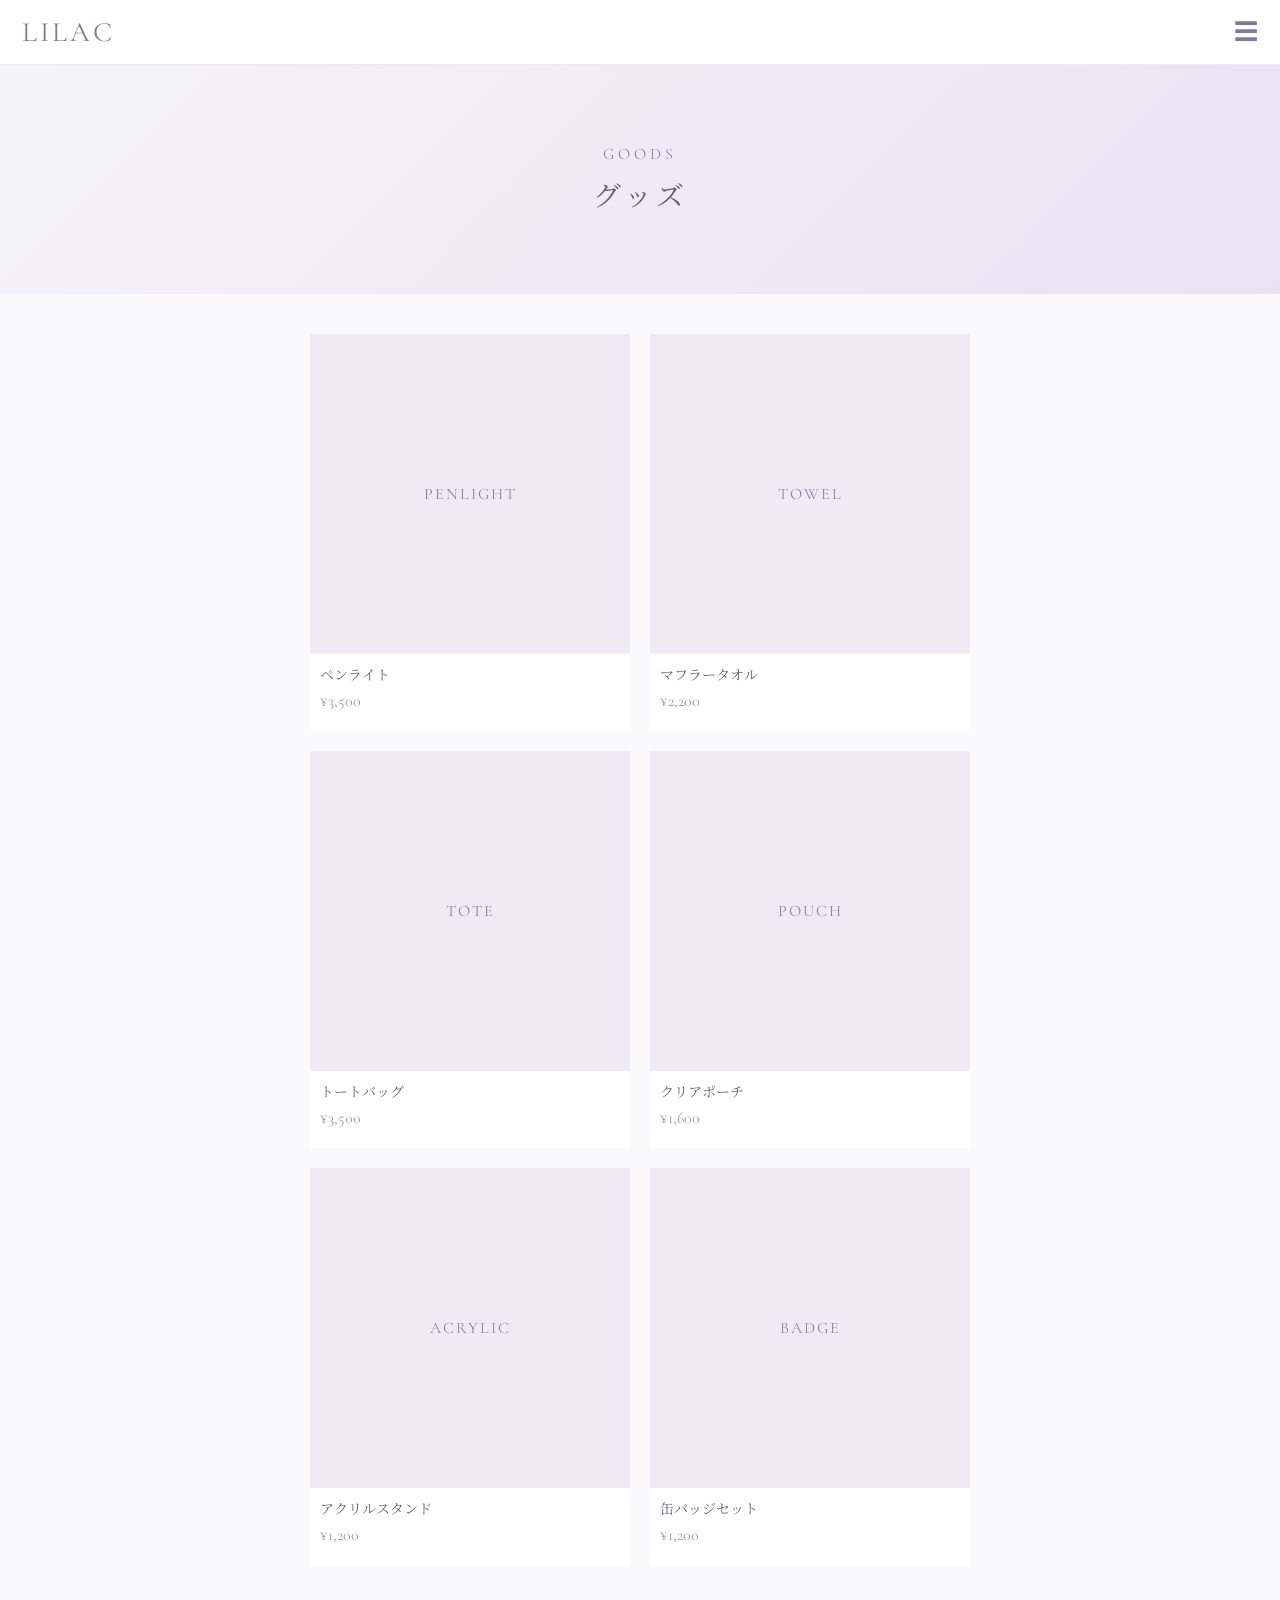
==== goods.html @ 2b822adf "Add files via upload" ====
<!DOCTYPE html>
<html lang="ja">
<head>
    <meta charset="UTF-8">
    <meta name="viewport" content="width=device-width, initial-scale=1.0">
    <title>GOODS | LILAC</title>
    <link rel="stylesheet" href="style.css">
</head>

<body>

<header class="header">
    <a href="index.html" class="logo">LILAC</a>
    <button class="menu-button" onclick="openMenu()">☰</button>
</header>

<div class="menu" id="menu">
    <button class="close" onclick="closeMenu()">×</button>
    <a href="index.html">TOP</a>
    <a href="member.html">MEMBER</a>
    <a href="music.html">MUSIC</a>
    <a href="live.html">LIVE</a>
    <a href="goods.html">GOODS</a>
    <a href="news.html">NEWS</a>
</div>


<section class="page-hero">
    <p>GOODS</p>
    <h1>グッズ</h1>
</section>


<main class="goods-grid">

    <article class="goods-card">
        <div class="goods-image">PENLIGHT</div>
        <h2>ペンライト</h2>
        <p>¥3,500</p>
    </article>

    <article class="goods-card">
        <div class="goods-image">TOWEL</div>
        <h2>マフラータオル</h2>
        <p>¥2,200</p>
    </article>

    <article class="goods-card">
        <div class="goods-image">TOTE</div>
        <h2>トートバッグ</h2>
        <p>¥3,500</p>
    </article>

    <article class="goods-card">
        <div class="goods-image">POUCH</div>
        <h2>クリアポーチ</h2>
        <p>¥1,600</p>
    </article>

    <article class="goods-card">
        <div class="goods-image">ACRYLIC</div>
        <h2>アクリルスタンド</h2>
        <p>¥1,200</p>
    </article>

    <article class="goods-card">
        <div class="goods-image">BADGE</div>
        <h2>缶バッジセット</h2>
        <p>¥1,200</p>
    </article>

</main>

<script src="script.js"></script>

</body>
</html>
---- style.css ----
@import url('https://fonts.googleapis.com/css2?family=Cormorant+Garamond:wght@400;500;600&family=Noto+Serif+JP:wght@300;400;500&display=swap');


* {
    margin: 0;
    padding: 0;
    box-sizing: border-box;
}


body {
    background: #faf9fc;
    color: #626275;
    font-family: "Noto Serif JP", serif;
    line-height: 1.8;
}


a {
    color: inherit;
    text-decoration: none;
}


.header {
    height: 65px;
    background: rgba(255,255,255,0.9);
    display: flex;
    align-items: center;
    justify-content: space-between;
    padding: 0 22px;
    position: sticky;
    top: 0;
    z-index: 100;
    border-bottom: 1px solid #eeeaf4;
}


.logo {
    font-family: "Cormorant Garamond", serif;
    font-size: 28px;
    letter-spacing: 3px;
    color: #8177a4;
}


.menu-button {
    border: none;
    background: none;
    font-size: 24px;
    color: #8177a4;
    cursor: pointer;
}


.menu {
    position: fixed;
    inset: 0;
    background: rgba(83,78,105,0.96);
    z-index: 999;
    display: none;
    flex-direction: column;
    align-items: center;
    justify-content: center;
    color: white;
}


.menu.active {
    display: flex;
}


.menu a {
    width: 70%;
    text-align: center;
    padding: 13px;
    border-bottom: 1px solid rgba(255,255,255,0.25);
    font-family: "Cormorant Garamond", serif;
    font-size: 22px;
    letter-spacing: 3px;
}


.menu p {
    margin-top: 35px;
    font-family: "Cormorant Garamond", serif;
    letter-spacing: 2px;
}


.close {
    position: absolute;
    top: 20px;
    right: 25px;
    background: none;
    border: none;
    color: white;
    font-size: 32px;
}


.hero {
    position: relative;
    height: 650px;
    overflow: hidden;
    background: #f5f2f8;
    display: flex;
    align-items: flex-end;
    justify-content: center;
}


.hero > img {
    position: absolute;
    width: 100%;
    height: 100%;
    object-fit: cover;
    object-position: center;
    top: 0;
    left: 0;
}


/* 写真の上に白いグラデーション */
.hero::after {
    content: "";
    position: absolute;
    inset: 0;
    background: linear-gradient(
        to bottom,
        rgba(255,255,255,0.05) 30%,
        rgba(255,255,255,0.85) 100%
    );
}


/* 写真の上に表示する文字 */
.hero-text {
    position: relative;
    z-index: 2;
    text-align: center;
    padding-bottom: 15px;
}


.hero h1 {
    font-family: "Cormorant Garamond", serif;
    font-size: 65px;
    font-weight: 400;
    letter-spacing: 8px;
    color: #8177a4;
    margin-bottom: 0;
    line-height: 0.9;
}


.concept {
    margin-top: 0;
    font-size: 20px;
    letter-spacing: 4px;
    color: #747084;
    line-height: 1.2;
    
}


.bouquet {
    margin-top: 20px;
    font-family: "Cormorant Garamond", serif;
    letter-spacing: 3px;
    font-style: italic;
    color: #8177a4;
}

.hero-flower {
    font-size: 55px;
    color: #b7a9d1;
    margin-bottom: 15px;
}


.small-title {
    font-family: "Cormorant Garamond", serif;
    letter-spacing: 3px;
    font-size: 13px;
    color: #9990b5;
}


.concept {
    margin-top: 30px;
    font-size: 20px;
    letter-spacing: 4px;
    color: #747084;
}


.bouquet {
    margin-top: 35px;
    font-family: "Cormorant Garamond", serif;
    letter-spacing: 3px;
    font-style: italic;
}


.section,
.concept-section {
    padding: 70px 22px;
    max-width: 700px;
    margin: auto;
}


.section-title {
    margin-bottom: 30px;
}


.section-title p {
    font-family: "Cormorant Garamond", serif;
    letter-spacing: 3px;
    color: #a49abb;
}


.section-title h2 {
    font-size: 23px;
    font-weight: 400;
}


.news-item {
    padding: 18px 0;
    border-bottom: 1px solid #e5e1eb;
}


.news-item span {
    font-family: "Cormorant Garamond", serif;
    font-size: 13px;
}


.news-item strong {
    margin-left: 8px;
    font-size: 10px;
    color: #a59bb9;
}


.news-item p {
    font-size: 14px;
    margin-top: 4px;
}


.more-button {
    display: block;
    width: 180px;
    margin: 30px auto 0;
    padding: 10px 15px;
    text-align: center;
    border: 1px solid #aaa0bf;
    border-radius: 30px;
    background: white;
    color: #8177a4;
    font-size: 13px;
}


.concept-section {
    text-align: center;
    background: #f2eff7;
    max-width: none;
}


.concept-section h2 {
    margin: 20px 0;
    font-size: 22px;
    font-weight: 400;
}


.concept-section p {
    font-size: 14px;
}


.flower {
    font-size: 45px;
    color: #b6a5d0;
    margin-top: 25px;
}


.page-hero {
    padding: 75px 20px;
    text-align: center;
    background: linear-gradient(
        135deg,
        #f5f3fa,
        #e8e3f1
    );
}


.page-hero p {
    font-family: "Cormorant Garamond", serif;
    letter-spacing: 4px;
    color: #9185aa;
}


.page-hero h1 {
    font-size: 28px;
    font-weight: 400;
    letter-spacing: 4px;
}


.member-slider {
    display: flex;
    overflow-x: auto;
    gap: 20px;
    padding: 35px 20px 70px;
    scroll-snap-type: x mandatory;
    -webkit-overflow-scrolling: touch;
}

.member-slider::-webkit-scrollbar {
    display: none;
}

.member-slider .member-card {
    flex: 0 0 85%;
    scroll-snap-align: center;
    text-align: center;
    padding-bottom: 25px;
}

.member-slider .member-photo {
    width: 100%;
    height: 430px;
    overflow: hidden;
}

.member-slider .member-photo img {
    width: 100%;
    height: 100%;
    object-fit: cover;
    display: block;
}

.member-card {
    text-align: center;
    padding-bottom: 25px;
}


.member-photo {
    height: 230px;
    display: flex;
    justify-content: center;
    align-items: center;
    color: #8177a4;
    background: #eeeaf5;
    font-family: "Cormorant Garamond", serif;
    font-size: 20px;
    letter-spacing: 2px;
       overflow: hidden;
}


.pink .member-photo {
    background: #f5e5ec;
}


.lilac .member-photo {
    background: #e9e1f2;
}


.white .member-photo {
    background: #f5f5f5;
}


.blue .member-photo {
    background: #e1ebf3;
}


.yellow .member-photo {
    background: #f5eedc;
}


.member-card h2 {
    margin-top: 10px;
    font-family: "Cormorant Garamond", serif;
    letter-spacing: 2px;
    font-weight: 500;
}


.member-card p {
    font-size: 11px;
}


.member-card span {
    font-size: 9px;
    letter-spacing: 1px;
    color: #aaa;
}

.member-photo img {
    width: 100%;
    height: 100%;
    object-fit: cover;
    display: block;
}


.music {
    padding: 40px 20px 70px;
    max-width: 700px;
    margin: auto;
}


.music-card {
    background: white;
    padding: 20px;
    margin-bottom: 35px;
    box-shadow: 0 8px 30px rgba(120,110,140,0.08);
}


.jacket {
    aspect-ratio: 1 / 1;
    background: linear-gradient(135deg,#eee8f6,#dcd4e9);
    display: flex;
    justify-content: center;
    align-items: center;
    font-family: "Cormorant Garamond", serif;
    font-size: 35px;
    letter-spacing: 5px;
    color: #8177a4;
}


.music-card h2 {
    font-weight: 400;
    margin: 8px 0;
}


.release {
    font-family: "Cormorant Garamond", serif;
    letter-spacing: 2px;
    font-size: 12px;
    margin-top: 20px;
}


.track {
    display: flex;
    gap: 20px;
    border-bottom: 1px solid #eee;
    padding: 13px 0;
    font-size: 13px;
}


.track span {
    color: #aaa0bb;
}


.live {
    padding: 40px 20px 70px;
    max-width: 700px;
    margin: auto;
}


.next-live {
    background: #f0edf6;
    padding: 35px 25px;
    text-align: center;
}


.next-live h2 {
    font-size: 20px;
    font-weight: 400;
    margin-top: 15px;
}


.next-live h3 {
    font-family: "Cormorant Garamond", serif;
    font-size: 27px;
    letter-spacing: 3px;
    font-weight: 400;
}


.date {
    margin-top: 20px;
    font-family: "Cormorant Garamond", serif;
    letter-spacing: 2px;
    font-size: 20px;
}


.schedule {
    margin-top: 60px;
}


.schedule h2 {
    font-size: 22px;
    font-weight: 400;
    margin-bottom: 20px;
}


.schedule-item {
    padding: 17px 0;
    border-bottom: 1px solid #e4e0ea;
}


.schedule-item span {
    font-family: "Cormorant Garamond", serif;
    color: #9388aa;
}


.schedule-item p {
    font-size: 14px;
}


.schedule-item small {
    font-size: 11px;
    color: #999;
}


.goods-grid {
    padding: 40px 20px 70px;
    max-width: 700px;
    margin: auto;
    display: grid;
    grid-template-columns: 1fr 1fr;
    gap: 20px;
}


.goods-card {
    background: white;
    padding-bottom: 15px;
}


.goods-image {
    aspect-ratio: 1;
    background: #eeebf5;
    display: flex;
    align-items: center;
    justify-content: center;
    color: #8e83a7;
    font-family: "Cormorant Garamond", serif;
    letter-spacing: 2px;
}


.goods-card h2 {
    font-size: 14px;
    font-weight: 400;
    margin: 8px 10px 0;
}


.goods-card p {
    font-family: "Cormorant Garamond", serif;
    margin-left: 10px;
    color: #999;
}


.news {
    max-width: 700px;
    margin: auto;
    padding: 35px 20px 70px;
}


.categories {
    display: flex;
    flex-wrap: wrap;
    gap: 8px;
    margin-bottom: 35px;
}


.categories button {
    border: 1px solid #d5cfdf;
    background: white;
    padding: 7px 12px;
    color: #8177a4;
    font-size: 11px;
}


.news-list {
    padding: 25px 0;
    border-bottom: 1px solid #e3dfea;
}


.news-list span {
    font-family: "Cormorant Garamond", serif;
    color: #9186a8;
    font-size: 12px;
}


.news-list h2 {
    font-size: 16px;
    font-weight: 400;
    margin: 8px 0;
}


.news-list p {
    font-size: 12px;
    color: #999;
}


@media (min-width: 768px) {

    .member-grid {
        grid-template-columns: repeat(3, 1fr);
    }

    .hero {
        min-height: 750px;
    }

    .hero h1 {
        font-size: 90px;
    }

}





/* =========================
   LILAC 共通アニメーション
========================= */


/* ページを開いたときにふわっと表示 */
body {
    animation: pageFade 1s ease;
}

@keyframes pageFade {
    from {
        opacity: 0;
    }

    to {
        opacity: 1;
    }
}


/* ページタイトル */
.page-hero p,
.page-hero h1 {
    animation: titleUp 1s ease both;
}

@keyframes titleUp {
    from {
        opacity: 0;
        transform: translateY(20px);
    }

    to {
        opacity: 1;
        transform: translateY(0);
    }
}


/* TOPの文字 */
.hero-text {
    animation: heroText 1.2s ease both;
}

@keyframes heroText {
    from {
        opacity: 0;
        transform: translateY(30px);
    }

    to {
        opacity: 1;
        transform: translateY(0);
    }
}


/* TOPの集合写真 */
.hero > img {
    animation: heroImage 2s ease both;
}

@keyframes heroImage {
    from {
        opacity: 0;
        transform: scale(1.05);
    }

    to {
        opacity: 1;
        transform: scale(1);
    }
}


/* メンバー写真 */
.member-card {
    animation: cardFade 0.8s ease both;
}

@keyframes cardFade {
    from {
        opacity: 0;
        transform: translateY(25px);
    }

    to {
        opacity: 1;
        transform: translateY(0);
    }
}


/* 追加アニメーション */
html {
    scroll-behavior: smooth;
}

.logo,
.menu-button,
.more-button,
.news-item,
.news-list,
.music-card,
.goods-card,
.member-card,
.schedule-item,
.next-live,
.menu a,
.member-photo img,
.goods-image,
.jacket {
    transition: transform 0.35s ease, box-shadow 0.35s ease, opacity 0.35s ease, filter 0.35s ease;
}

.logo:hover,
.menu-button:hover,
.more-button:hover {
    transform: translateY(-2px);
}

.more-button:hover {
    box-shadow: 0 10px 24px rgba(129,119,164,0.12);
}

.news-item:hover,
.news-list:hover,
.music-card:hover,
.goods-card:hover,
.schedule-item:hover,
.next-live:hover {
    transform: translateY(-3px);
    box-shadow: 0 16px 28px rgba(130, 118, 157, 0.10);
}

.member-card:hover .member-photo img,
.goods-card:hover .goods-image,
.music-card:hover .jacket {
    transform: scale(1.05);
}

.hero-text {
    filter: drop-shadow(0 12px 18px rgba(120, 110, 145, 0.12));
}

.flower {
    display: inline-block;
    animation: petalFloat 3.5s ease-in-out infinite;
}

@keyframes petalFloat {
    0%,
    100% {
        transform: translateY(0) rotate(0deg);
        opacity: 0.9;
    }

    50% {
        transform: translateY(-8px) rotate(6deg);
        opacity: 1;
    }
}

.menu {
    opacity: 0;
    visibility: hidden;
    transition: opacity 0.35s ease, visibility 0.35s ease;
}

.menu.active {
    opacity: 1;
    visibility: visible;
    animation: menuOpen 0.35s ease;
}

@keyframes menuOpen {
    from {
        opacity: 0;
    }

    to {
        opacity: 1;
    }
}

.menu a {
    opacity: 0;
    transform: translateY(12px);
}

.menu.active a {
    opacity: 1;
    transform: translateY(0);
}

.menu.active a:nth-child(2) { transition-delay: 0.05s; }
.menu.active a:nth-child(3) { transition-delay: 0.1s; }
.menu.active a:nth-child(4) { transition-delay: 0.15s; }
.menu.active a:nth-child(5) { transition-delay: 0.2s; }
.menu.active a:nth-child(6) { transition-delay: 0.25s; }
.menu.active a:nth-child(7) { transition-delay: 0.3s; }

.reveal {
    opacity: 0;
    transform: translateY(24px);
    transition: opacity 0.8s ease, transform 0.8s ease;
}

.reveal.is-visible {
    opacity: 1;
    transform: translateY(0);
}

@media (prefers-reduced-motion: reduce) {
    html {
        scroll-behavior: auto;
    }

    *,
    *::before,
    *::after {
        animation: none !important;
        transition: none !important;
    }
}


/* メンバー写真を少し拡大 */
.member-photo img {
    transition: transform 0.6s ease;
}

.member-card:hover .member-photo img {
    transform: scale(1.04);
}


/* NEWS */
.news-list {
    transition:
        transform 0.3s ease,
        background 0.3s ease;
}

.news-list:hover {
    transform: translateX(5px);
}


/* GOODS */
.goods-card {
    transition:
        transform 0.3s ease,
        box-shadow 0.3s ease;
}

.goods-card:hover {
    transform: translateY(-5px);
    box-shadow: 0 10px 25px rgba(120,110,140,0.12);
}


/* MUSIC */
.music-card {
    transition:
        transform 0.4s ease,
        box-shadow 0.4s ease;
}

.music-card:hover {
    transform: translateY(-5px);
    box-shadow: 0 12px 30px rgba(120,110,140,0.12);
}


/* ボタン */
.more-button {
    transition:
        background 0.3s ease,
        color 0.3s ease,
        transform 0.3s ease;
}

.more-button:hover {
    background: #8177a4;
    color: white;
    transform: translateY(-2px);
}


/* ロゴ */
.logo {
    transition: opacity 0.3s ease;
}

.logo:hover {
    opacity: 0.6;
}




.member-card:nth-child(1) {
    animation-delay: 0.1s;
}

.member-card:nth-child(2) {
    animation-delay: 0.2s;
}

.member-card:nth-child(3) {
    animation-delay: 0.3s;
}

.member-card:nth-child(4) {
    animation-delay: 0.4s;
}

.member-card:nth-child(5) {
    animation-delay: 0.5s;
}


.flower {
  animation: floatFlower 3s ease-in-out infinite alternate;
}
@keyframes floatFlower {
  0% { transform: translateY(0) rotate(0deg); }
  100% { transform: translateY(-8px) rotate(10deg); }
}
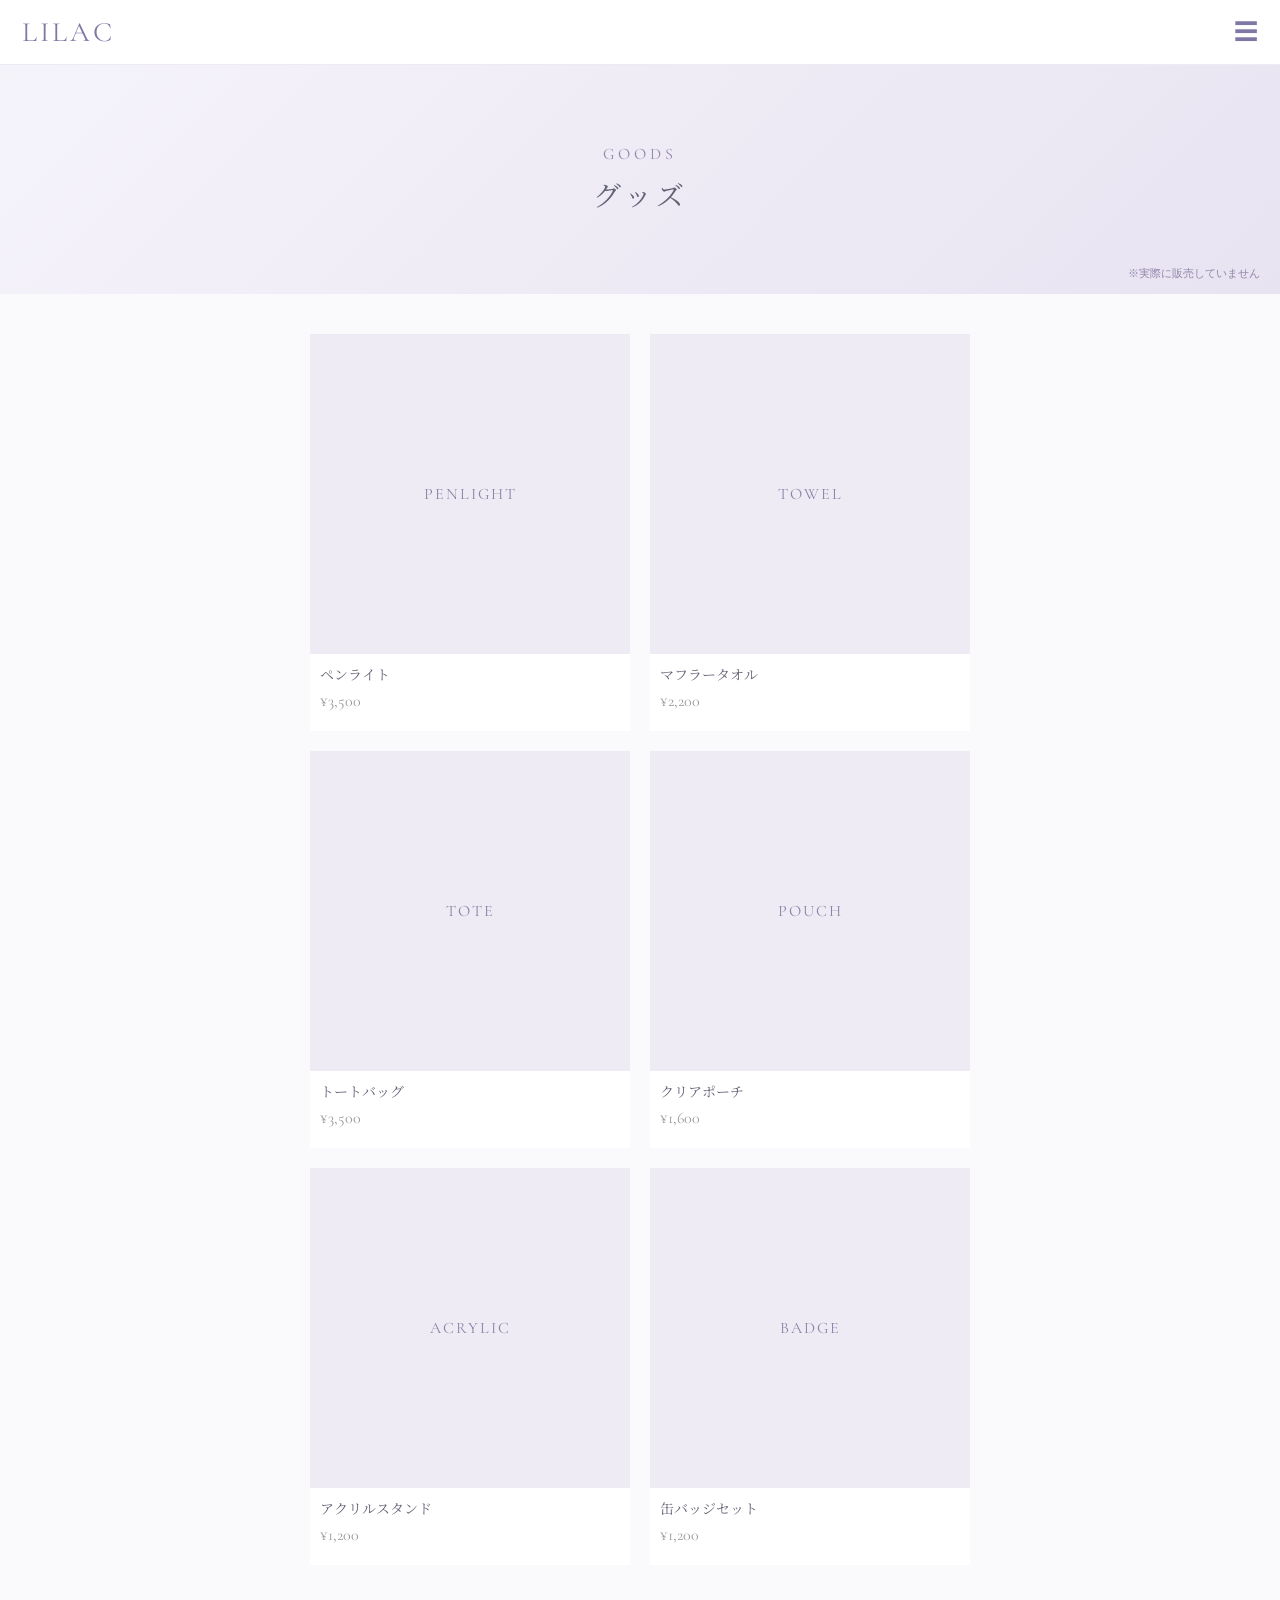
==== commit 6eed6914: "Add files via upload" ====
--- a/goods.html
+++ b/goods.html
@@ -28,6 +28,7 @@
 <section class="page-hero">
     <p>GOODS</p>
     <h1>グッズ</h1>
+    <p class="page-hero-note">※実際に販売していません</p>
 </section>
 
 
--- a/style.css
+++ b/style.css
@@ -102,7 +102,7 @@
 
 .hero {
     position: relative;
-    height: 650px;
+    height: clamp(420px, 42vw, 600px);
     overflow: hidden;
     background: #f5f2f8;
     display: flex;
@@ -139,8 +139,9 @@
 .hero-text {
     position: relative;
     z-index: 2;
+    width: 100%;
     text-align: center;
-    padding-bottom: 15px;
+    padding: 0 20px 15px;
 }
 
 
@@ -166,11 +167,14 @@
 
 
 .bouquet {
-    margin-top: 20px;
+    display: block;
+    width: max-content;
+    margin: 20px 0 0 auto;
     font-family: "Cormorant Garamond", serif;
     letter-spacing: 3px;
     font-style: italic;
     color: #8177a4;
+    text-align: right;
 }
 
 .hero-flower {
@@ -199,8 +203,14 @@
 .bouquet {
     margin-top: 35px;
     font-family: "Cormorant Garamond", serif;
+    font-size: 14px;
     letter-spacing: 3px;
     font-style: italic;
+    color: #8177a4;
+    display: block;
+    width: max-content;
+    margin-left: auto;
+    text-align: right;
 }
 
 
@@ -296,6 +306,7 @@
 
 
 .page-hero {
+    position: relative;
     padding: 75px 20px;
     text-align: center;
     background: linear-gradient(
@@ -305,11 +316,18 @@
     );
 }
 
-
 .page-hero p {
     font-family: "Cormorant Garamond", serif;
     letter-spacing: 4px;
     color: #9185aa;
+}
+
+.page-hero .page-hero-note {
+    position: absolute;
+    right: 20px;
+    bottom: 10px;
+    font-size: 11px;
+    letter-spacing: 0;
 }
 
 
@@ -321,36 +339,113 @@
 
 
 .member-slider {
-    display: flex;
-    overflow-x: auto;
-    gap: 20px;
+    overflow: hidden;
     padding: 35px 20px 70px;
-    scroll-snap-type: x mandatory;
-    -webkit-overflow-scrolling: touch;
-}
-
-.member-slider::-webkit-scrollbar {
-    display: none;
+    max-width: 1320px;
+    margin: 0 auto;
+}
+
+.member-track {
+    display: grid;
+    width: 100%;
 }
 
 .member-slider .member-card {
-    flex: 0 0 85%;
-    scroll-snap-align: center;
-    text-align: center;
-    padding-bottom: 25px;
+    grid-area: 1 / 1;
+    width: 100%;
+    display: grid;
+    grid-template-columns: minmax(0, 1fr);
+    grid-template-areas:
+        "photo"
+        "name"
+        "role";
+    align-items: stretch;
+    text-align: left;
+    animation: none;
+    transition: opacity 0.8s ease, visibility 0s linear 0.8s;
+}
+
+.member-slider .member-card:not(.is-active) {
+    opacity: 0;
+    visibility: hidden;
+    pointer-events: none;
+}
+
+.member-slider .member-card.is-active {
+    opacity: 1;
+    visibility: visible;
+    pointer-events: auto;
+    transition-delay: 0s;
 }
 
 .member-slider .member-photo {
+    grid-area: photo;
     width: 100%;
-    height: 430px;
+    height: min(110vw, 430px);
     overflow: hidden;
 }
 
 .member-slider .member-photo img {
     width: 100%;
     height: 100%;
-    object-fit: cover;
+    object-fit: contain;
     display: block;
+}
+
+.member-slider .member-card {
+    text-align: left;
+    padding-bottom: 25px;
+}
+
+.member-slider .member-card h2 {
+    grid-area: name;
+}
+
+.member-slider .member-card p {
+    grid-area: role;
+}
+
+.member-slider .member-details {
+    grid-area: role;
+    display: flex;
+    flex-direction: column;
+    gap: 8px;
+    line-height: 1.8;
+}
+
+.member-slider .member-details p {
+    grid-area: auto;
+    margin: 0;
+}
+
+@media (min-width: 768px) {
+    .member-slider .member-card {
+        grid-template-columns: minmax(0, 1.3fr) minmax(220px, 0.7fr);
+        grid-template-areas:
+            "photo name"
+            "photo role";
+        column-gap: 6%;
+        align-content: center;
+        min-height: 520px;
+        text-align: left;
+        padding: 0 24px 25px;
+    }
+
+    .member-slider .member-photo {
+        height: 500px;
+    }
+
+    .member-slider .member-card h2 {
+        align-self: end;
+        font-size: 40px;
+        margin-top: 0;
+    }
+
+    .member-slider .member-card p {
+        align-self: stretch;
+        font-size: 15px;
+    }
+
 }
 
 .member-card {
@@ -452,6 +547,12 @@
     color: #8177a4;
 }
 
+.jacket img {
+    width: 100%;
+    height: 100%;
+    object-fit: cover;
+}
+
 
 .music-card h2 {
     font-weight: 400;
@@ -616,6 +717,13 @@
     padding: 7px 12px;
     color: #8177a4;
     font-size: 11px;
+    cursor: pointer;
+}
+
+.categories button[aria-pressed="true"] {
+    background: #8177a4;
+    border-color: #8177a4;
+    color: white;
 }
 
 
@@ -652,7 +760,8 @@
     }
 
     .hero {
-        min-height: 750px;
+        height: clamp(460px, 48vw, 1000px);
+        min-height: 0;
     }
 
     .hero h1 {
@@ -660,6 +769,7 @@
     }
 
 }
+
 
 
 
@@ -731,12 +841,10 @@
 @keyframes heroImage {
     from {
         opacity: 0;
-        transform: scale(1.05);
     }
 
     to {
         opacity: 1;
-        transform: scale(1);
     }
 }
 
@@ -995,4 +1103,168 @@
 @keyframes floatFlower {
   0% { transform: translateY(0) rotate(0deg); }
   100% { transform: translateY(-8px) rotate(10deg); }
+}
+
+.member-page .member-photo {
+    background: transparent;
+    position: relative;
+    container-type: size;
+}
+
+.member-page .member-photo .mayu-overlay {
+    position: absolute;
+    left: calc(50% - 49.7cqh);
+    bottom: -3%;
+    z-index: 1;
+    width: auto;
+    height: 100%;
+    object-fit: contain;
+    object-position: bottom center;
+}
+
+@media (max-width: 600px) {
+    .header {
+        height: 60px;
+        padding: 0 14px;
+    }
+
+    .menu-button,
+    .close {
+        width: 44px;
+        height: 44px;
+        display: grid;
+        place-items: center;
+    }
+
+    .menu a {
+        width: min(88%, 320px);
+        padding: 12px;
+    }
+
+    .hero {
+        height: min(66.6667vw, 380px);
+        min-height: 210px;
+    }
+
+    .hero-text {
+        width: 100%;
+        padding: 0 16px 10px;
+    }
+
+    .hero h1 {
+        font-size: 48px;
+        letter-spacing: 4px;
+    }
+
+    .hero .concept {
+        margin-top: 18px;
+        font-size: 16px;
+        letter-spacing: 1.5px;
+    }
+
+    .hero .bouquet {
+        margin-top: 14px;
+        font-size: 12px;
+        letter-spacing: 2px;
+    }
+
+    .page-hero {
+        padding: 50px 16px;
+    }
+
+    .page-hero h1 {
+        font-size: 24px;
+        letter-spacing: 3px;
+    }
+
+    .section,
+    .concept-section {
+        padding: 50px 18px;
+    }
+
+    .section-title h2,
+    .concept-section h2 {
+        font-size: 20px;
+    }
+
+    .member-slider {
+        padding: 24px 14px 48px;
+    }
+
+    .member-slider .member-photo {
+        height: min(112vw, 390px);
+    }
+
+    .member-slider .member-card h2 {
+        font-size: 30px;
+    }
+
+    .goods-grid {
+        padding: 30px 14px 50px;
+        gap: 12px;
+    }
+
+    .goods-card h2 {
+        margin: 8px 8px 0;
+        font-size: 13px;
+    }
+
+    .goods-card p {
+        margin-left: 8px;
+    }
+
+    .music,
+    .live,
+    .news {
+        padding: 30px 16px 50px;
+    }
+
+    .music-card {
+        padding: 16px;
+        margin-bottom: 24px;
+    }
+
+    .track {
+        gap: 12px;
+        font-size: 12px;
+    }
+
+    .next-live {
+        padding: 28px 16px;
+    }
+
+    .next-live h2 {
+        font-size: 18px;
+    }
+
+    .next-live h3 {
+        font-size: 24px;
+        letter-spacing: 2px;
+    }
+
+    .date {
+        font-size: 18px;
+    }
+
+    .schedule {
+        margin-top: 44px;
+    }
+
+    .categories {
+        gap: 8px;
+        margin-bottom: 24px;
+    }
+
+    .categories button {
+        min-height: 44px;
+        padding: 8px 11px;
+    }
+
+    .news-list {
+        padding: 20px 0;
+    }
+
+    .news-list h2 {
+        font-size: 15px;
+    }
 }
